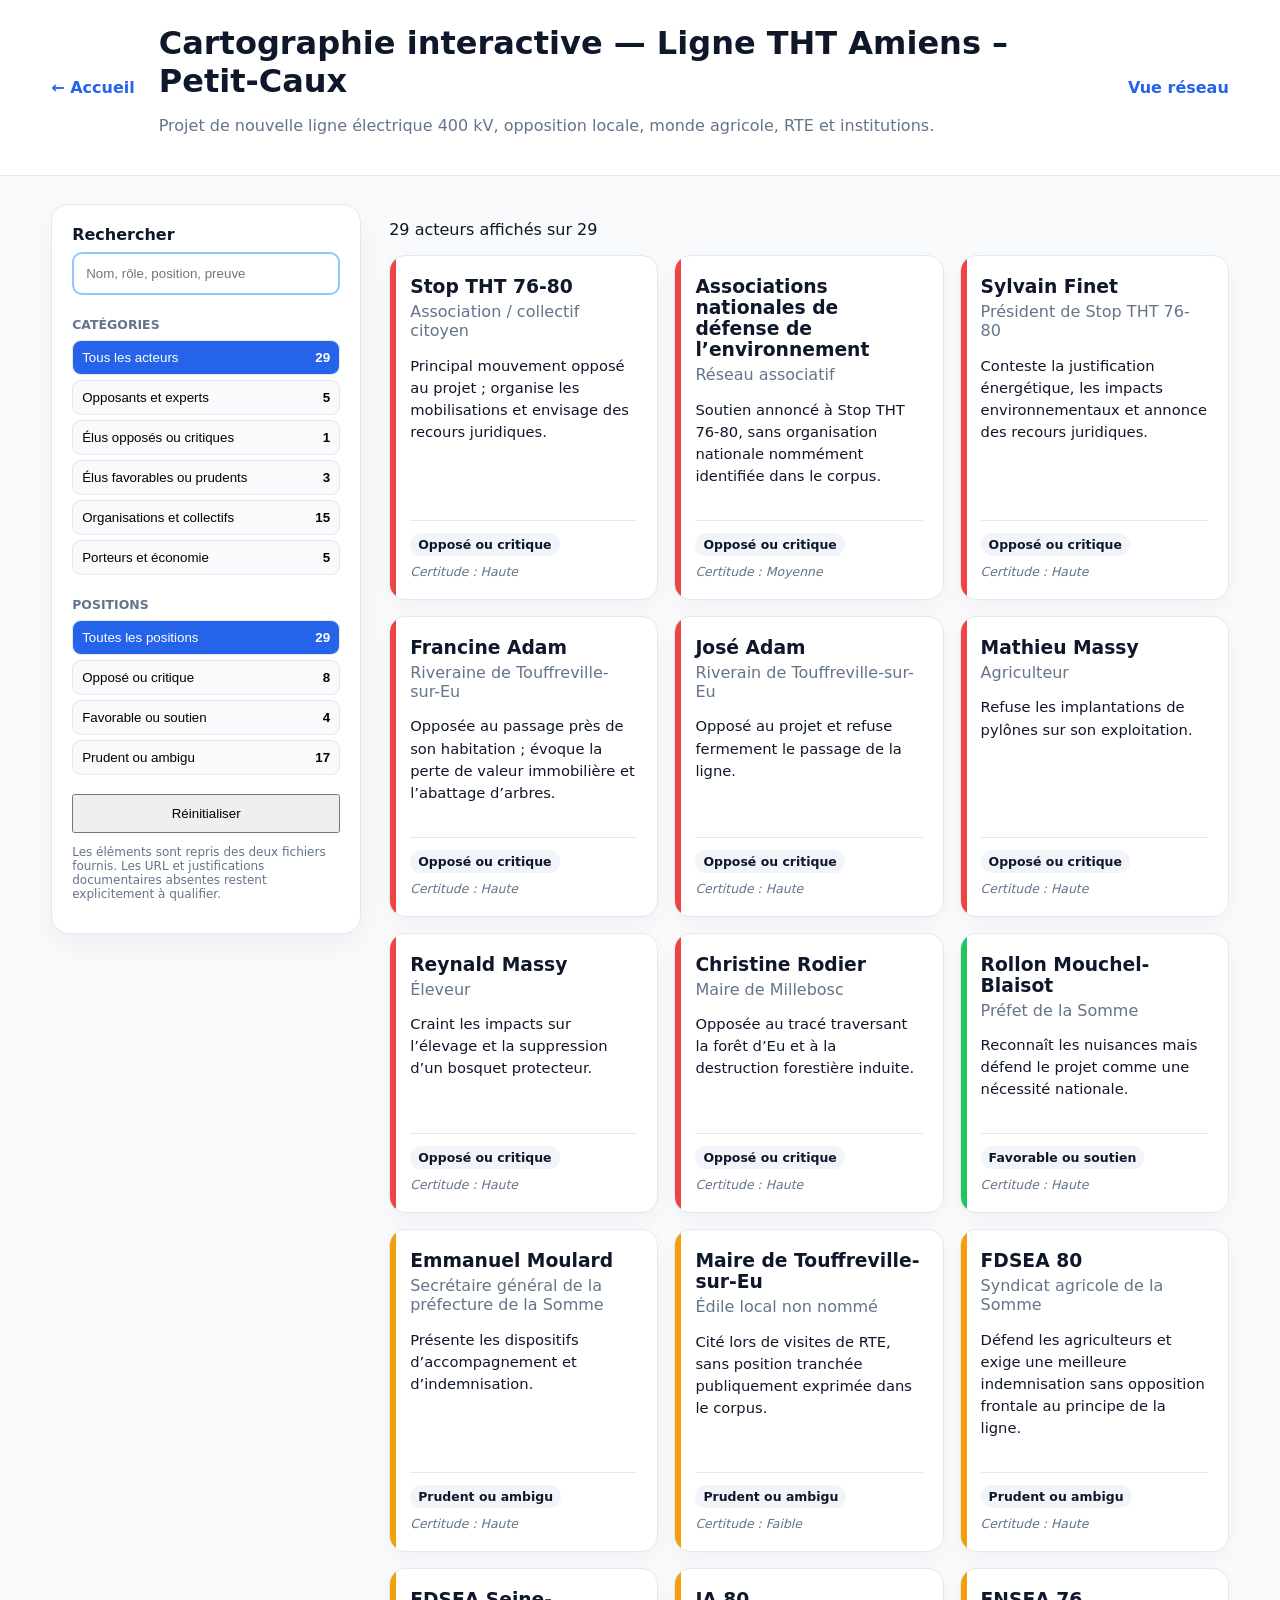
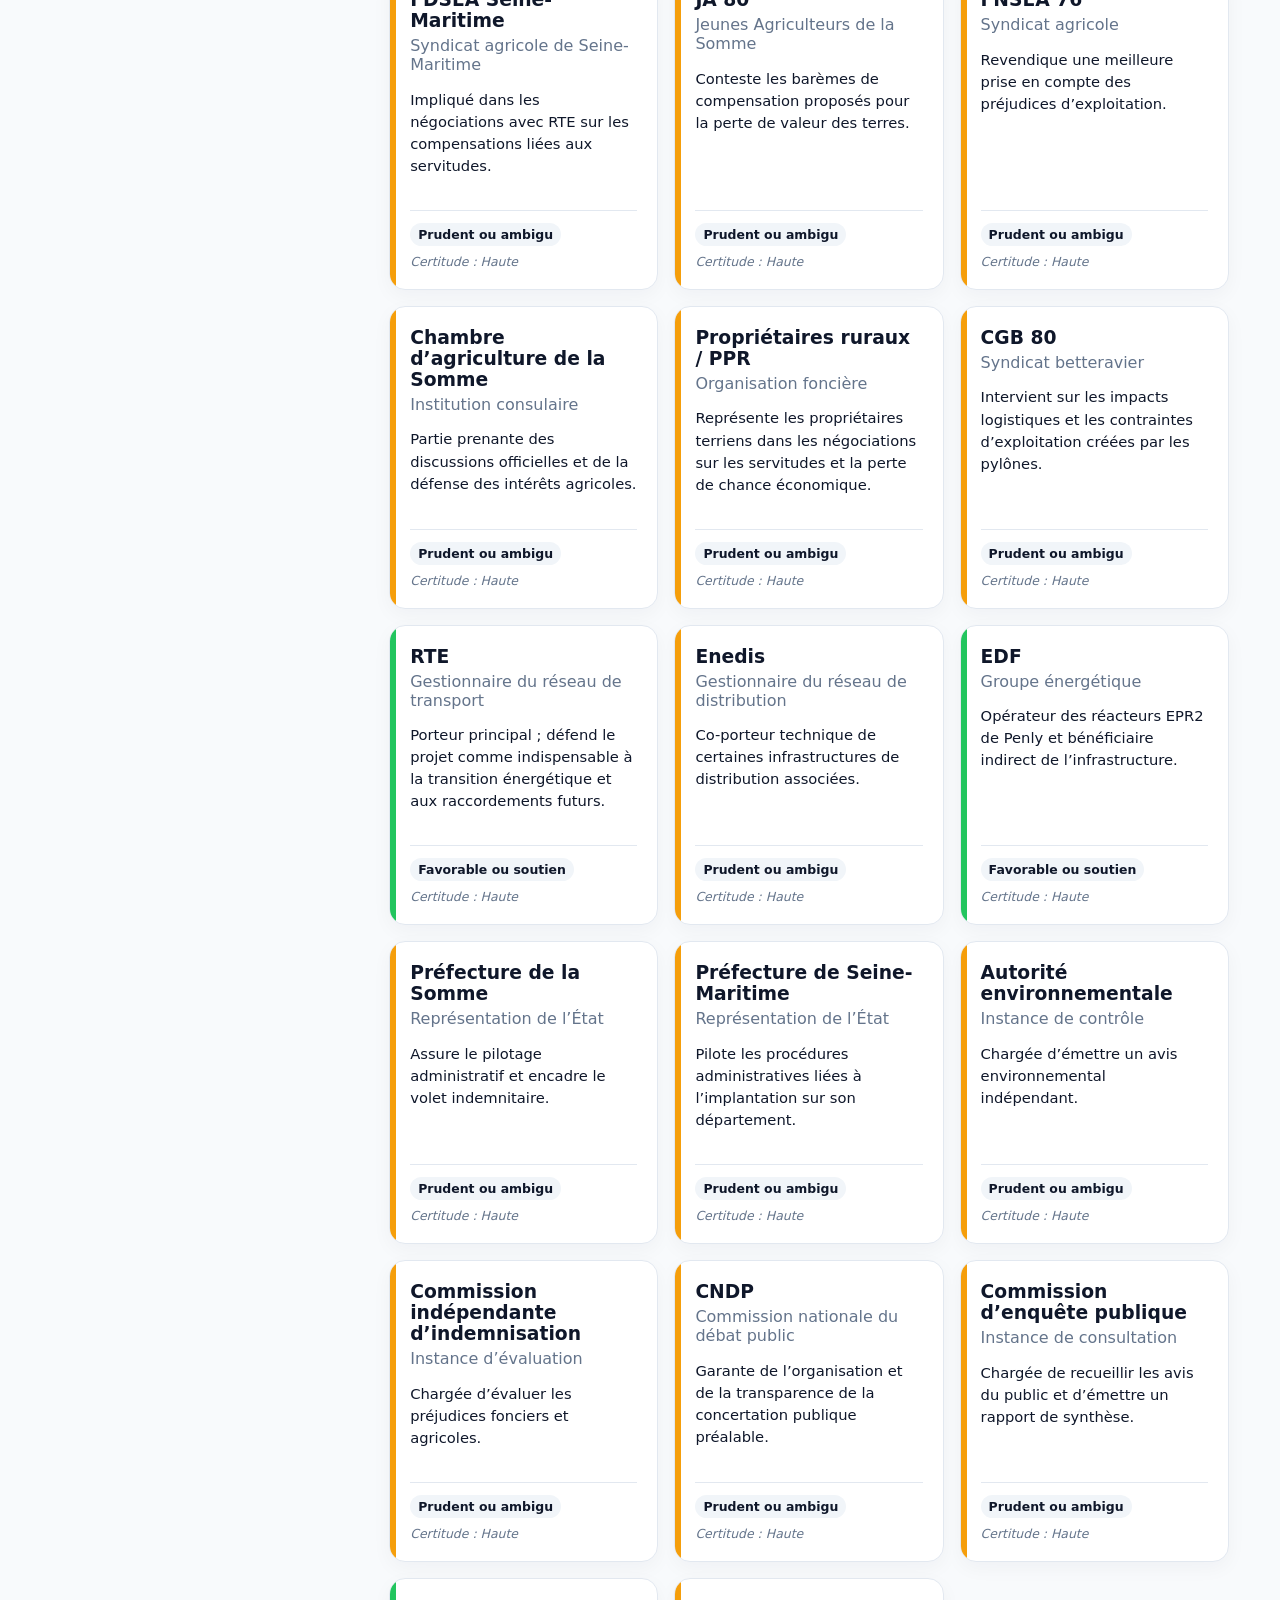
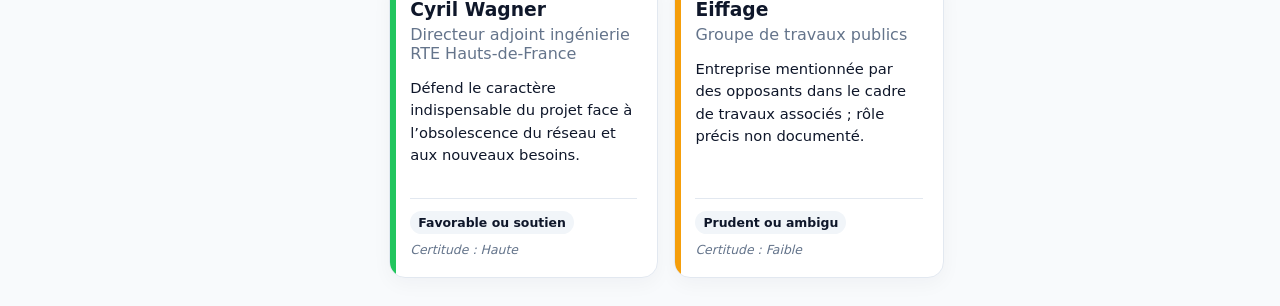
==== apps/cards/index.html @ 06af3224 "Add files via upload" ====
<!doctype html><html lang="fr"><head><meta charset="utf-8"><meta name="viewport" content="width=device-width,initial-scale=1"><title>Vue en cartes — Amiens – Petit-Caux</title><link rel="stylesheet" href="../../assets/css/cards.css"></head><body><header><a href="../../">← Accueil</a><div><h1 id="title"></h1><p id="subtitle"></p></div><a class="switch" href="../network/">Vue réseau</a></header><main class="layout"><aside><label>Rechercher<input id="search" type="search" placeholder="Nom, rôle, position, preuve"></label><section><h2>Catégories</h2><div id="categories"></div></section><section><h2>Positions</h2><div id="stances"></div></section><button id="reset">Réinitialiser</button><p class="data-notice" id="notice"></p></aside><section><p id="count"></p><div id="grid" class="grid"></div></section></main><dialog id="dialog"><button class="close" aria-label="Fermer">×</button><div id="detail"></div></dialog><script type="module" src="../../assets/js/cards.js"></script></body></html>
---- assets/css/cards.css ----
:root{--blue:#2563eb;--border:#e2e8f0}*{box-sizing:border-box}body{margin:0;font-family:Inter,system-ui,sans-serif;background:#f8fafc;color:#0f172a}header{display:flex;align-items:center;gap:24px;padding:24px 4vw;background:white;border-bottom:1px solid var(--border)}header div{flex:1}header h1{margin:0 0 6px}header p,.role,.muted{color:#64748b}.switch,header>a{color:var(--blue);font-weight:700;text-decoration:none}.layout{display:grid;grid-template-columns:310px 1fr;gap:28px;padding:28px 4vw}aside{position:sticky;top:18px;align-self:start;background:white;border:1px solid var(--border);border-radius:18px;padding:20px;box-shadow:0 10px 30px #0f172a0d}label{font-weight:800}input{width:100%;margin-top:8px;padding:12px;border:2px solid #93c5fd;border-radius:10px}aside h2{font-size:.78rem;text-transform:uppercase;color:#64748b;margin:22px 0 8px}.filter{width:100%;display:flex;justify-content:space-between;margin:5px 0;padding:9px;border:1px solid var(--border);background:#f8fafc;border-radius:9px;cursor:pointer}.filter.active{background:var(--blue);color:white}#reset{width:100%;padding:10px;margin-top:14px}.data-notice{font-size:.75rem;color:#64748b}.grid{display:grid;grid-template-columns:repeat(auto-fill,minmax(245px,1fr));gap:16px}.card{position:relative;display:flex;flex-direction:column;background:white;border:1px solid var(--border);border-radius:16px;padding:20px;min-height:260px;box-shadow:0 6px 20px #0f172a0a;cursor:pointer;overflow:hidden;transition:.2s}.card:before{content:"";position:absolute;inset:0 auto 0 0;width:6px;background:var(--stance)}.card:hover{transform:translateY(-3px);box-shadow:0 12px 30px #0f172a14}.card h3{margin:0 0 5px}.position{font-size:.92rem;line-height:1.5;flex:1}.footer{display:flex;flex-direction:column;align-items:flex-start;gap:8px;margin-top:18px;padding-top:12px;border-top:1px solid var(--border);font-size:.78rem}.badge{display:inline-flex;padding:4px 8px;border-radius:999px;background:#f1f5f9;font-weight:800}.footer span:last-child{color:#64748b;font-style:italic}dialog{width:min(760px,calc(100% - 28px));border:0;border-radius:20px;padding:28px;box-shadow:0 30px 80px #0f172a55}dialog::backdrop{background:#0f172a99}.close{float:right;border:0;background:#e2e8f0;border-radius:50%;width:34px;height:34px}.proof{padding:12px;margin:10px 0;background:#f8fafc;border-left:4px solid var(--blue);border-radius:8px}.relation{padding:12px;border:1px solid var(--border);border-radius:10px;margin:8px 0}.relation button{border:0;background:none;color:var(--blue);font-weight:800;cursor:pointer}@media(max-width:850px){.layout{grid-template-columns:1fr}aside{position:static}header{align-items:flex-start;flex-wrap:wrap}}
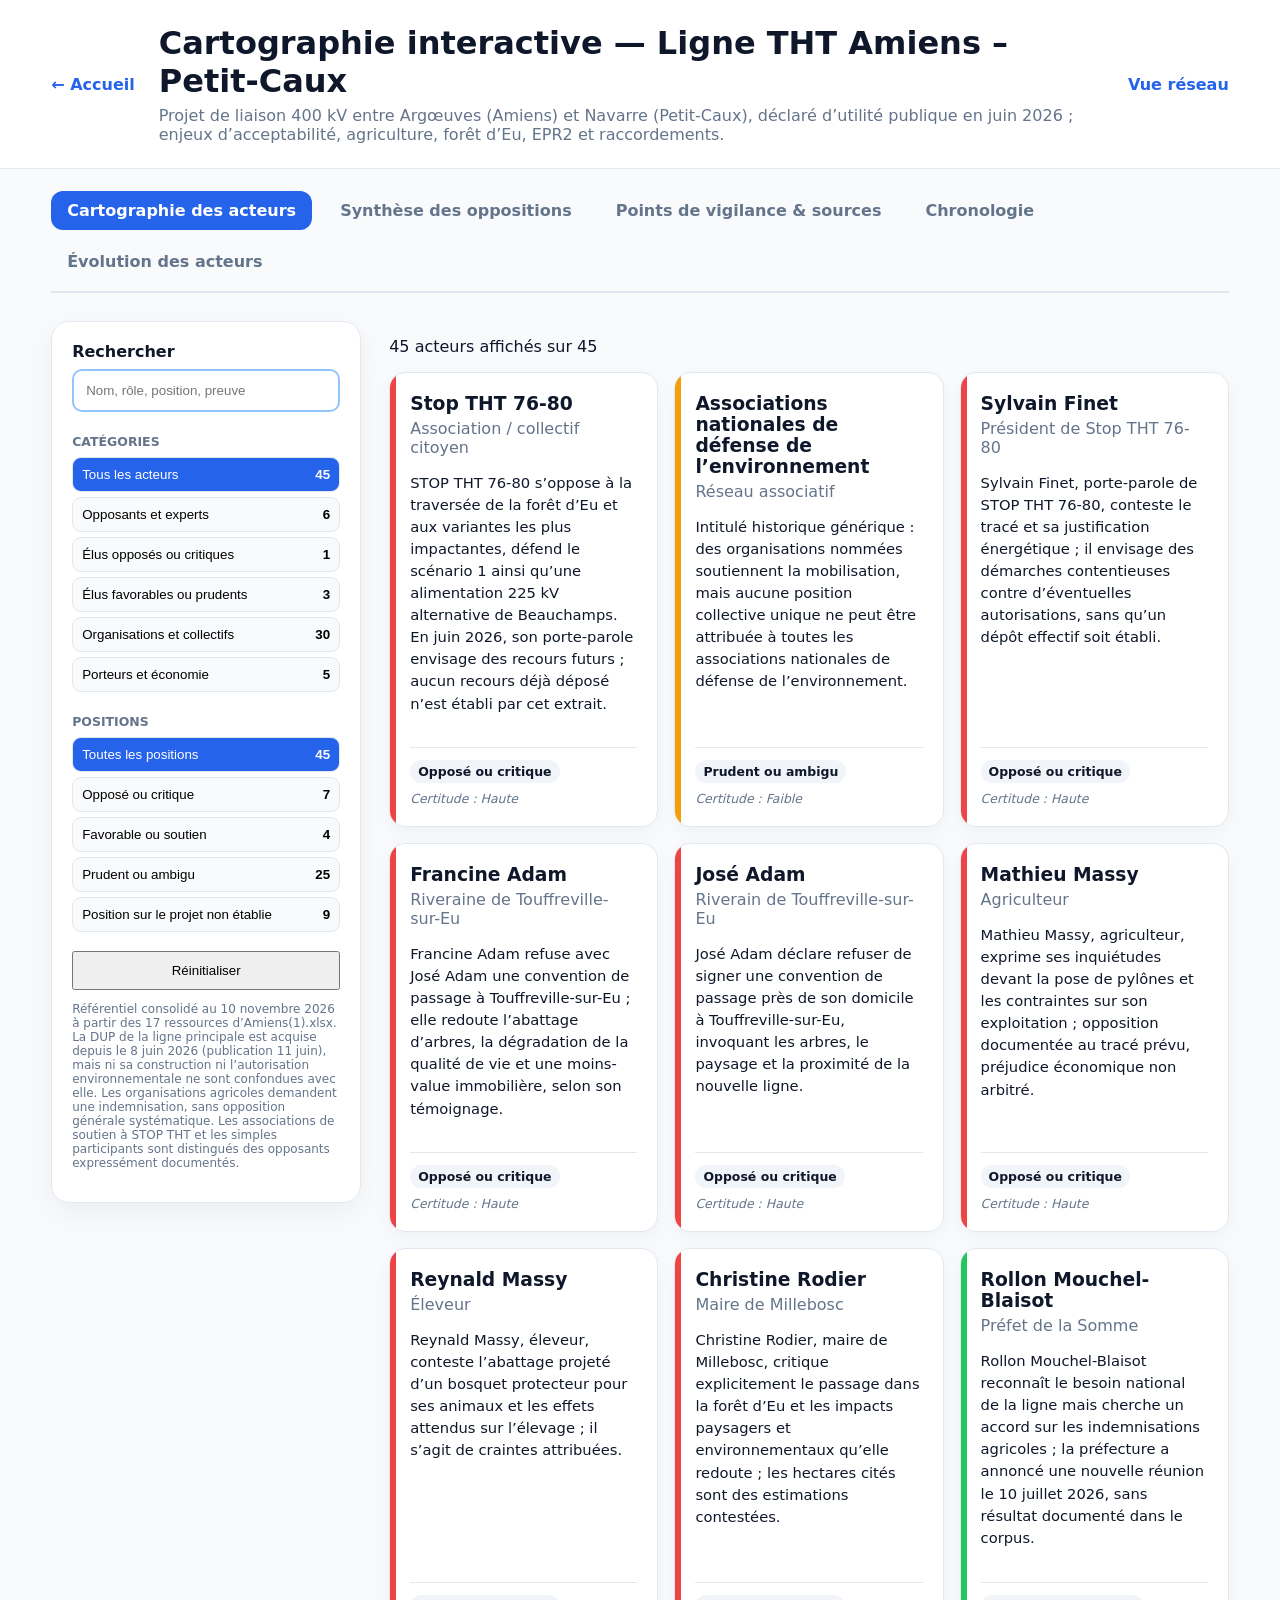
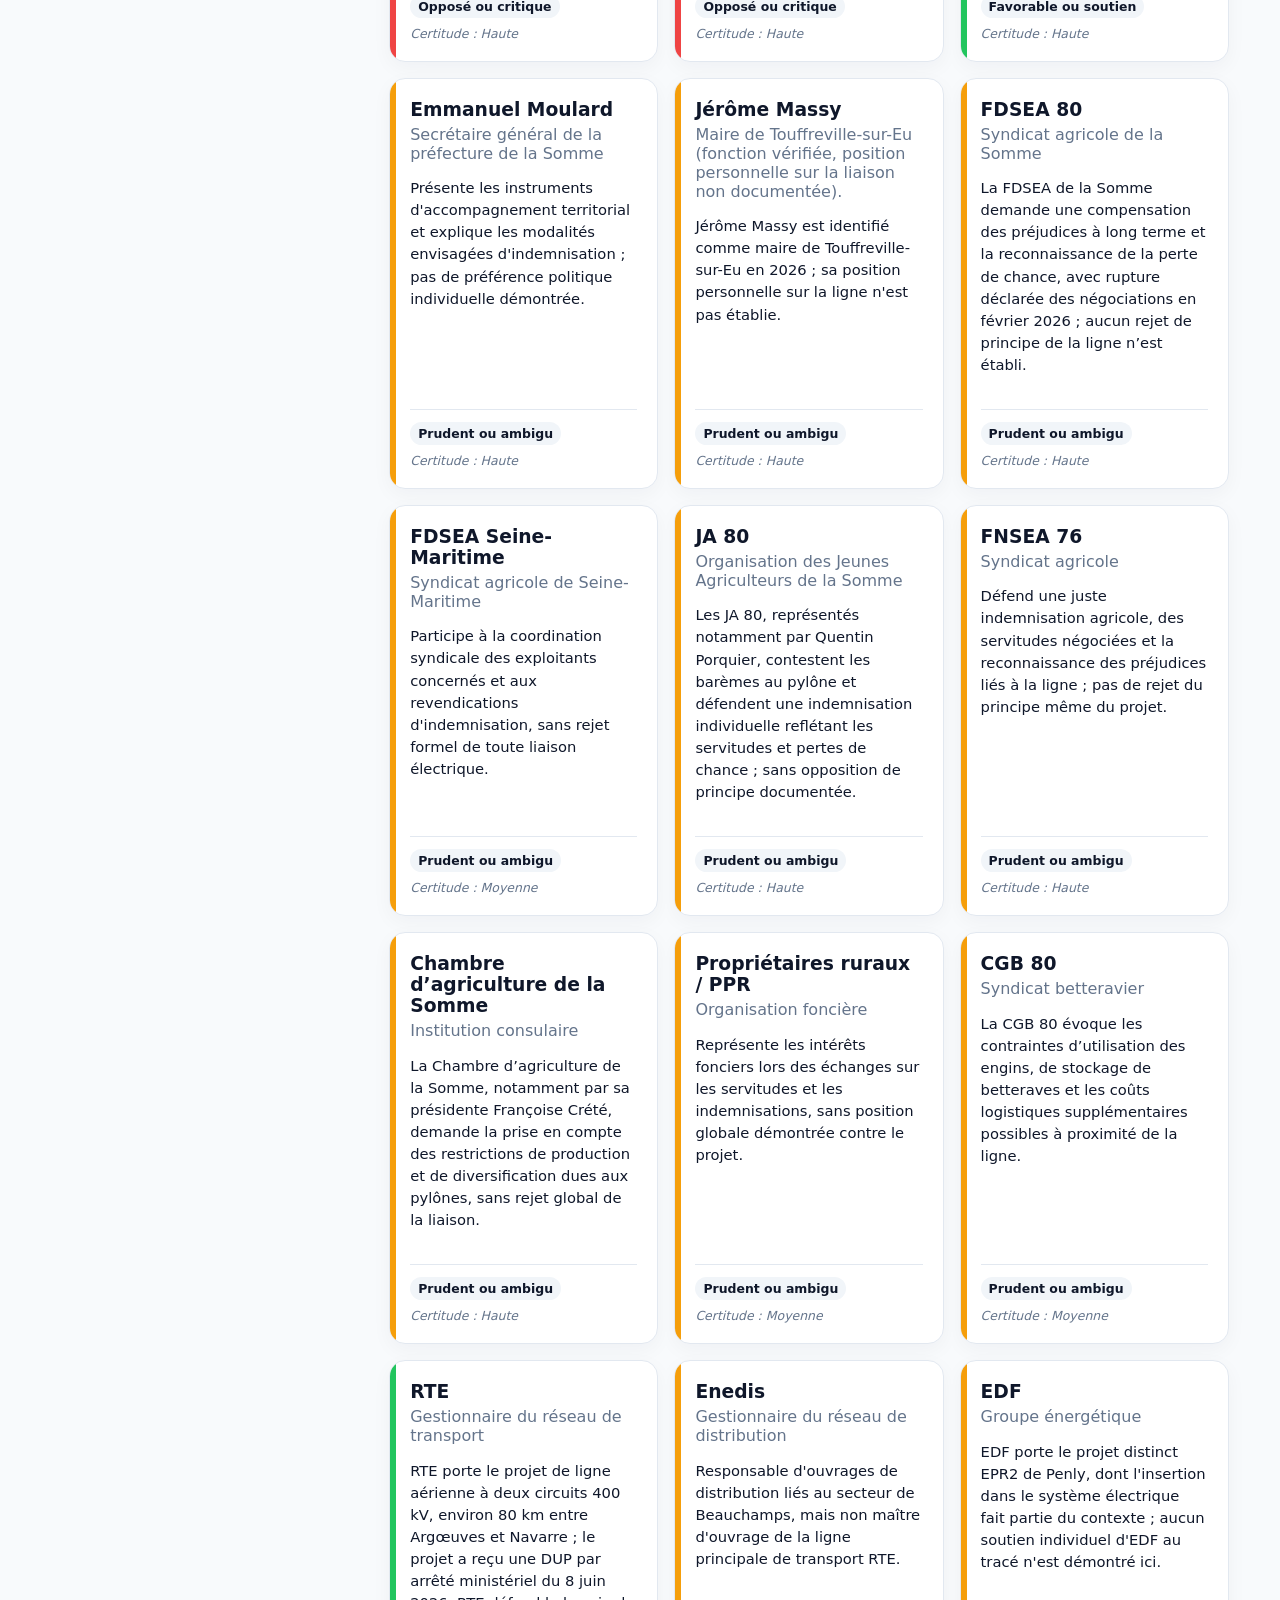
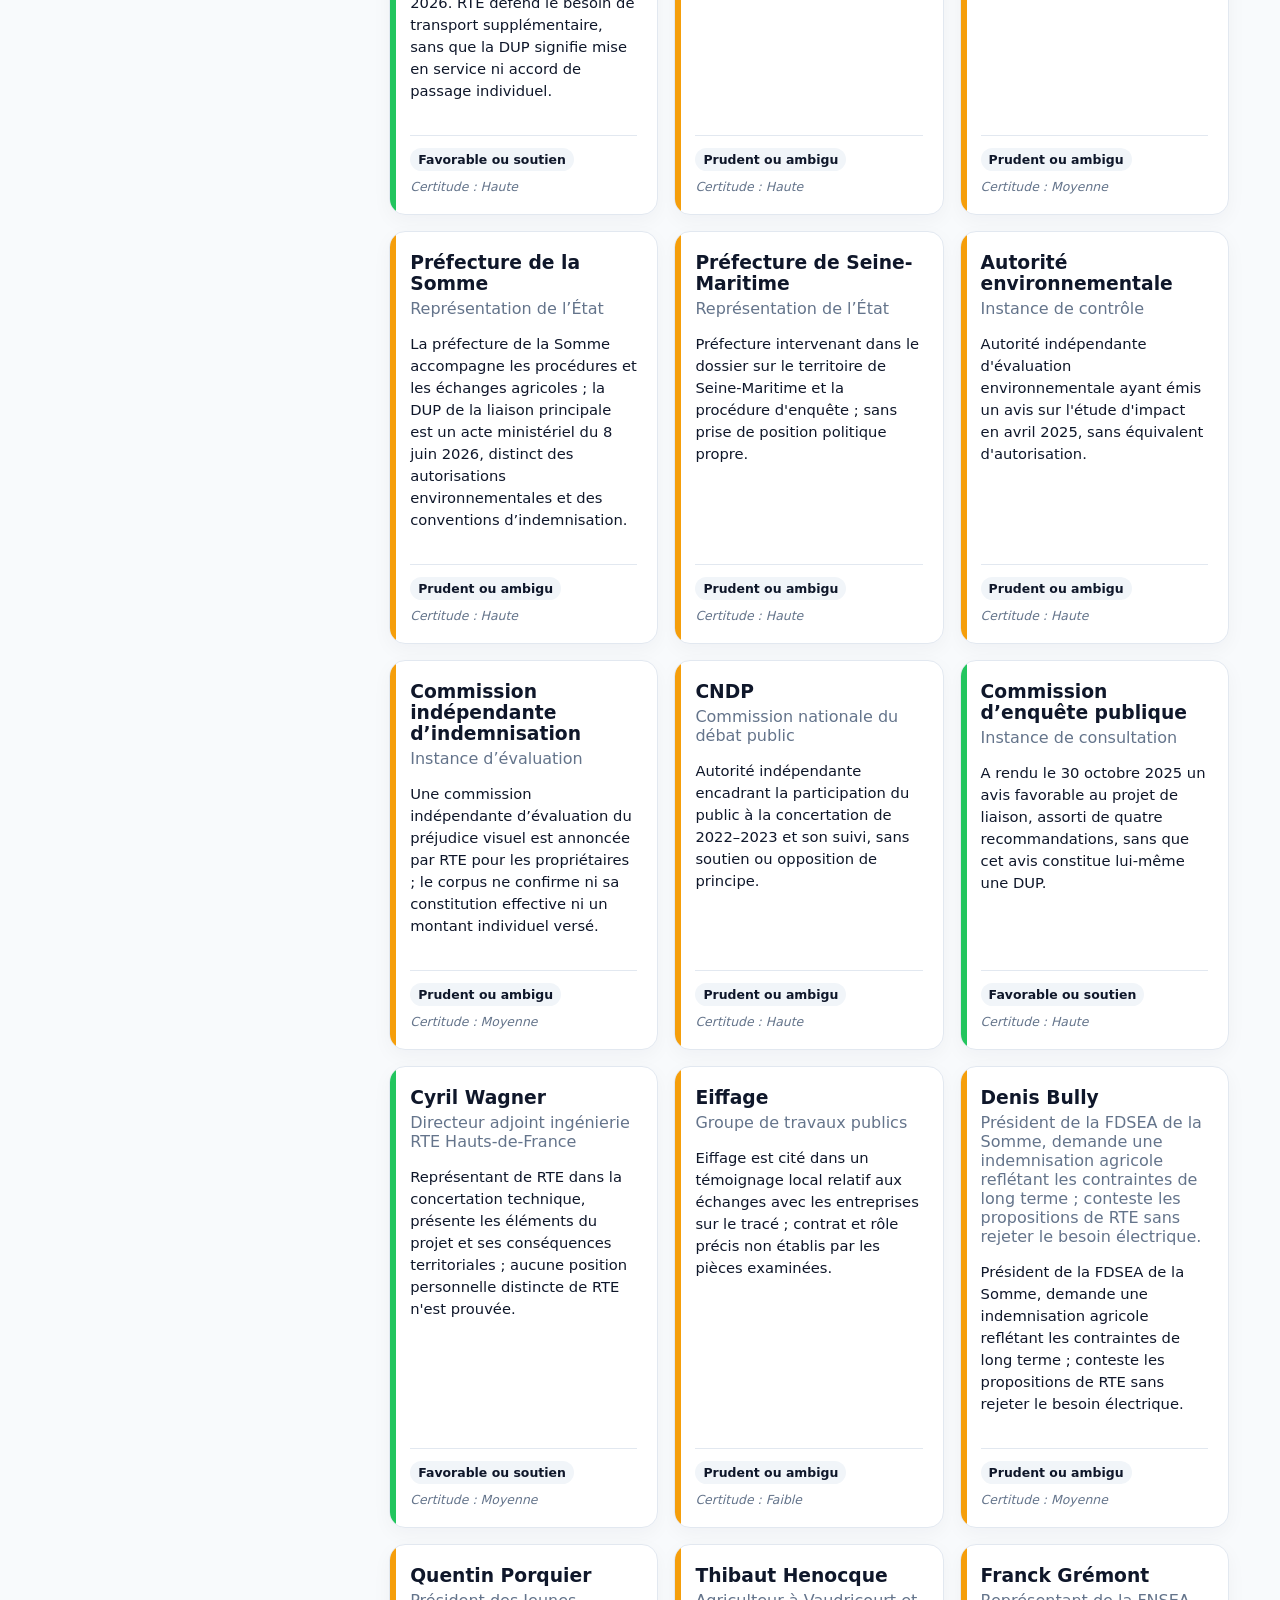
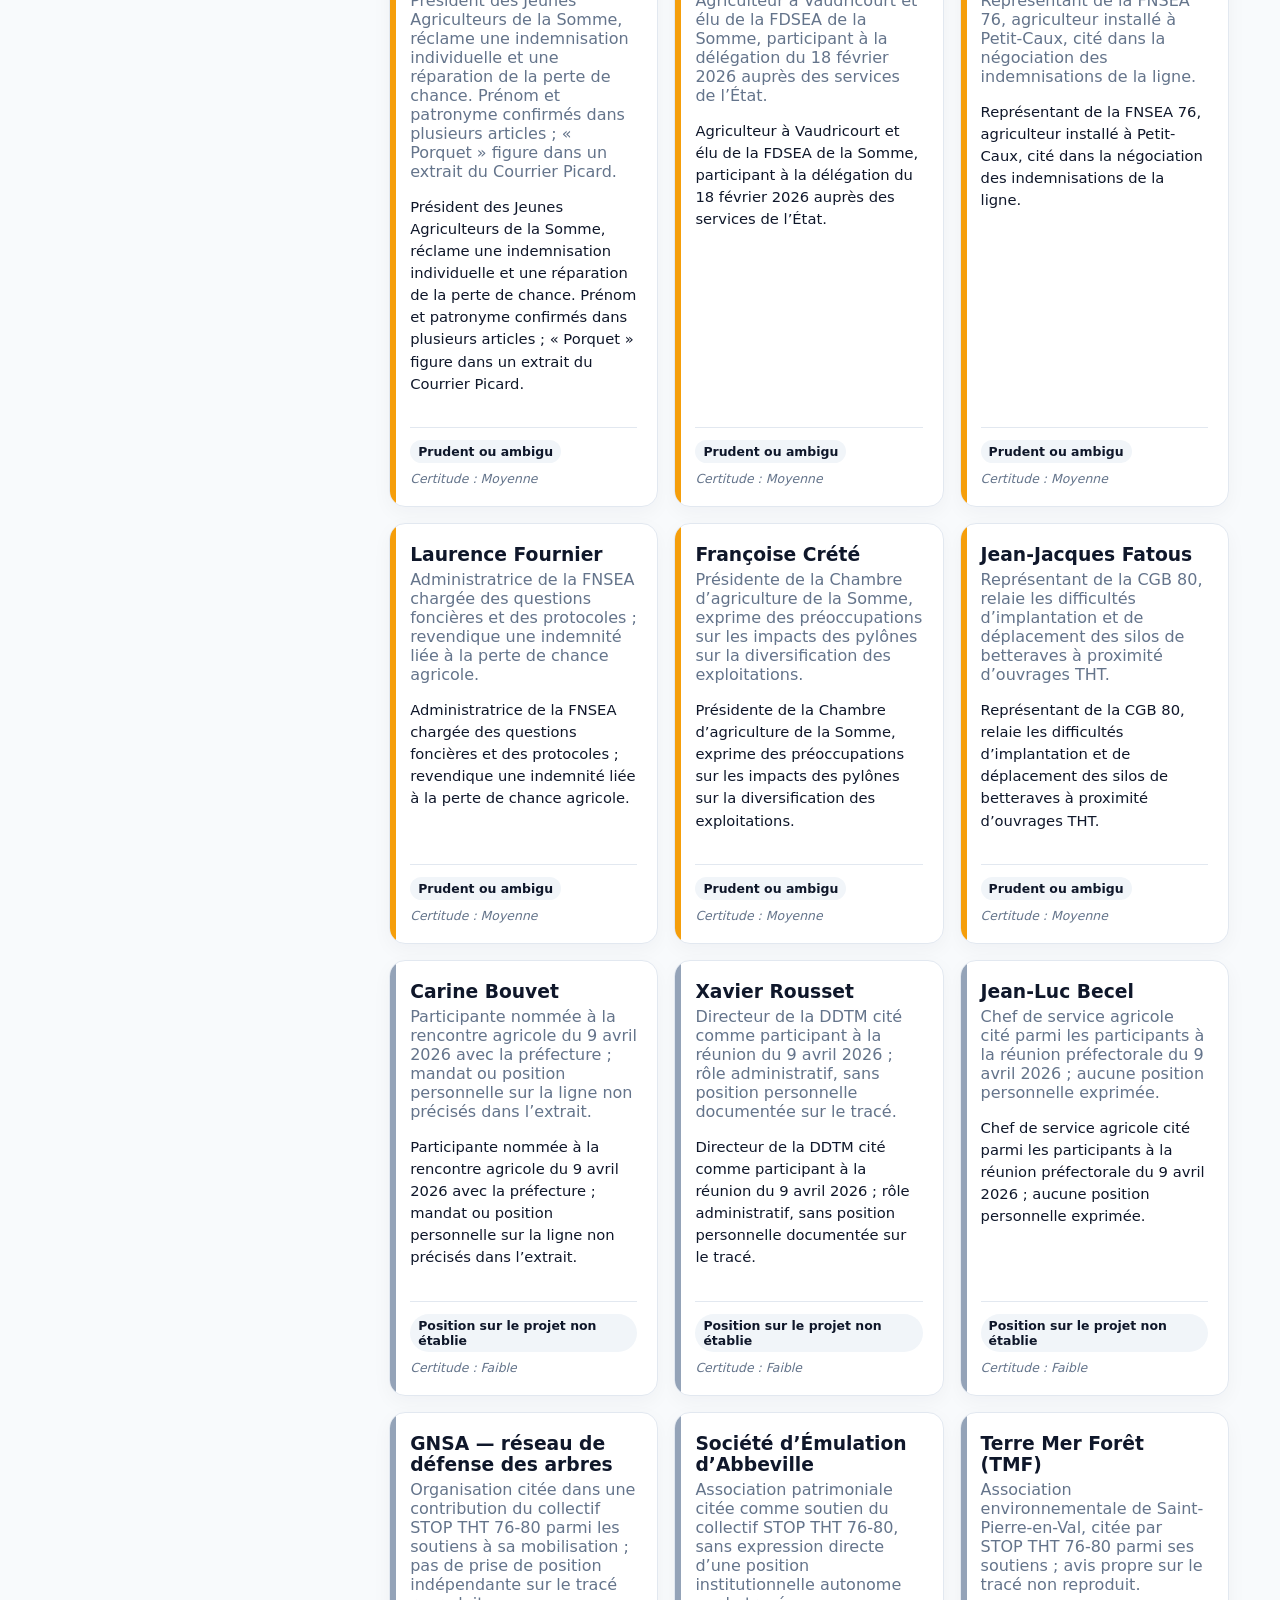
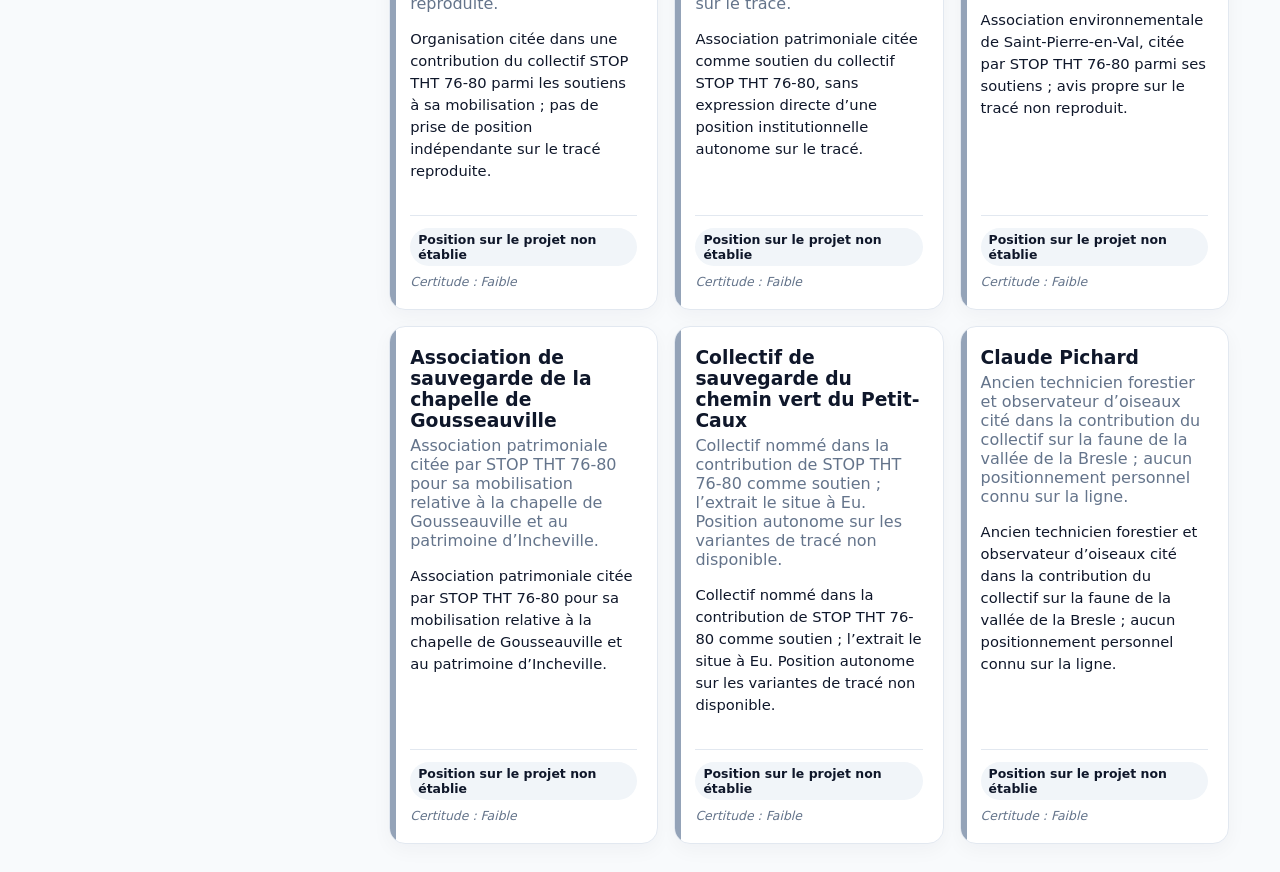
==== commit eae658f7: "Amiens Petit-Caux: add 5-tab cards UI and three-mode source-linked actor evolution" ====
--- a/apps/cards/index.html
+++ b/apps/cards/index.html
@@ -1 +1,9 @@
-<!doctype html><html lang="fr"><head><meta charset="utf-8"><meta name="viewport" content="width=device-width,initial-scale=1"><title>Vue en cartes — Amiens – Petit-Caux</title><link rel="stylesheet" href="../../assets/css/cards.css"></head><body><header><a href="../../">← Accueil</a><div><h1 id="title"></h1><p id="subtitle"></p></div><a class="switch" href="../network/">Vue réseau</a></header><main class="layout"><aside><label>Rechercher<input id="search" type="search" placeholder="Nom, rôle, position, preuve"></label><section><h2>Catégories</h2><div id="categories"></div></section><section><h2>Positions</h2><div id="stances"></div></section><button id="reset">Réinitialiser</button><p class="data-notice" id="notice"></p></aside><section><p id="count"></p><div id="grid" class="grid"></div></section></main><dialog id="dialog"><button class="close" aria-label="Fermer">×</button><div id="detail"></div></dialog><script type="module" src="../../assets/js/cards.js"></script></body></html>
+<!doctype html><html lang="fr"><head><meta charset="utf-8"><meta name="viewport" content="width=device-width,initial-scale=1"><title>Vue en cartes — Amiens – Petit-Caux</title><link rel="stylesheet" href="../../assets/css/cards.css?v=amiens-20261110"><link rel="stylesheet" href="../../assets/css/evolution.css?v=amiens-20261110"></head><body>
+<header><a href="../../">← Accueil</a><div><h1 id="title"></h1><p id="subtitle"></p></div><a class="switch" href="../network/">Vue réseau</a></header>
+<nav class="tabs" aria-label="Navigation de la cartographie"><button class="tab active" data-tab="carto" aria-selected="true">Cartographie des acteurs</button><button class="tab" data-tab="griefs" aria-selected="false">Synthèse des oppositions</button><button class="tab" data-tab="watch" aria-selected="false">Points de vigilance &amp; sources</button><button class="tab" data-tab="timeline" aria-selected="false">Chronologie</button><button class="tab" data-tab="evolution" aria-selected="false">Évolution des acteurs</button></nav>
+<section class="tab-pane active" id="tab-carto"><main class="layout"><aside><label>Rechercher<input id="search" type="search" placeholder="Nom, rôle, position, preuve"></label><section><h2>Catégories</h2><div id="categories"></div></section><section><h2>Positions</h2><div id="stances"></div></section><button id="reset">Réinitialiser</button><p class="data-notice" id="notice"></p></aside><section><p id="count"></p><div id="grid" class="grid"></div></section></main></section>
+<section class="tab-pane" id="tab-griefs"><main class="summary-wrap"><article id="opposition-intro" class="listCard"></article><div id="griefGrid" class="griefGrid"></div></main></section>
+<section class="tab-pane" id="tab-watch"><main class="summary-wrap"><article class="listCard"><h2>🔍 Points de vigilance majeurs</h2><ul id="vigilance"></ul></article><article class="listCard"><h2>📰 Médias et sources répertoriés</h2><ul id="sources"></ul></article></main></section>
+<section class="tab-pane" id="tab-timeline"><main class="summary-wrap"><div class="chrono-header"><h2>Chronologie — reconversion d’Ÿnsect à Amiens – Petit-Caux</h2><p>Faits, prises de position et échéances à confirmer, avec leurs sources.</p></div><div class="griefGrid" id="timelineGrid"></div><article class="listCard"><h2>Repères techniques et état d'avancement</h2><div id="factGrid" class="griefGrid"></div></article></main></section>
+<section class="tab-pane" id="tab-evolution"><main class="summary-wrap"><div id="evolution-root"></div></main></section>
+<dialog id="dialog"><button class="close" aria-label="Fermer">×</button><div id="detail"></div></dialog><script type="module" src="../../assets/js/cards.js?v=amiens-20261110"></script></body></html>
--- a/assets/css/cards.css
+++ b/assets/css/cards.css
@@ -1 +1,19 @@
-:root{--blue:#2563eb;--border:#e2e8f0}*{box-sizing:border-box}body{margin:0;font-family:Inter,system-ui,sans-serif;background:#f8fafc;color:#0f172a}header{display:flex;align-items:center;gap:24px;padding:24px 4vw;background:white;border-bottom:1px solid var(--border)}header div{flex:1}header h1{margin:0 0 6px}header p,.role,.muted{color:#64748b}.switch,header>a{color:var(--blue);font-weight:700;text-decoration:none}.layout{display:grid;grid-template-columns:310px 1fr;gap:28px;padding:28px 4vw}aside{position:sticky;top:18px;align-self:start;background:white;border:1px solid var(--border);border-radius:18px;padding:20px;box-shadow:0 10px 30px #0f172a0d}label{font-weight:800}input{width:100%;margin-top:8px;padding:12px;border:2px solid #93c5fd;border-radius:10px}aside h2{font-size:.78rem;text-transform:uppercase;color:#64748b;margin:22px 0 8px}.filter{width:100%;display:flex;justify-content:space-between;margin:5px 0;padding:9px;border:1px solid var(--border);background:#f8fafc;border-radius:9px;cursor:pointer}.filter.active{background:var(--blue);color:white}#reset{width:100%;padding:10px;margin-top:14px}.data-notice{font-size:.75rem;color:#64748b}.grid{display:grid;grid-template-columns:repeat(auto-fill,minmax(245px,1fr));gap:16px}.card{position:relative;display:flex;flex-direction:column;background:white;border:1px solid var(--border);border-radius:16px;padding:20px;min-height:260px;box-shadow:0 6px 20px #0f172a0a;cursor:pointer;overflow:hidden;transition:.2s}.card:before{content:"";position:absolute;inset:0 auto 0 0;width:6px;background:var(--stance)}.card:hover{transform:translateY(-3px);box-shadow:0 12px 30px #0f172a14}.card h3{margin:0 0 5px}.position{font-size:.92rem;line-height:1.5;flex:1}.footer{display:flex;flex-direction:column;align-items:flex-start;gap:8px;margin-top:18px;padding-top:12px;border-top:1px solid var(--border);font-size:.78rem}.badge{display:inline-flex;padding:4px 8px;border-radius:999px;background:#f1f5f9;font-weight:800}.footer span:last-child{color:#64748b;font-style:italic}dialog{width:min(760px,calc(100% - 28px));border:0;border-radius:20px;padding:28px;box-shadow:0 30px 80px #0f172a55}dialog::backdrop{background:#0f172a99}.close{float:right;border:0;background:#e2e8f0;border-radius:50%;width:34px;height:34px}.proof{padding:12px;margin:10px 0;background:#f8fafc;border-left:4px solid var(--blue);border-radius:8px}.relation{padding:12px;border:1px solid var(--border);border-radius:10px;margin:8px 0}.relation button{border:0;background:none;color:var(--blue);font-weight:800;cursor:pointer}@media(max-width:850px){.layout{grid-template-columns:1fr}aside{position:static}header{align-items:flex-start;flex-wrap:wrap}}
+:root{--blue:#2563eb;--border:#e2e8f0}*{box-sizing:border-box}body{margin:0;font-family:Inter,system-ui,sans-serif;background:#f8fafc;color:#0f172a}header{display:flex;align-items:center;gap:24px;padding:24px 4vw;background:white;border-bottom:1px solid var(--border)}header div{flex:1}header h1{margin:0 0 6px}header p{margin:0;color:#64748b}.switch,header>a{color:var(--blue);font-weight:700;text-decoration:none}.layout{display:grid;grid-template-columns:310px 1fr;gap:28px;padding:28px 4vw}aside{position:sticky;top:18px;align-self:start;background:white;border:1px solid var(--border);border-radius:18px;padding:20px;box-shadow:0 10px 30px #0f172a0d}label{font-weight:800}input{width:100%;margin-top:8px;padding:12px;border:2px solid #93c5fd;border-radius:10px}aside h2{font-size:.78rem;text-transform:uppercase;color:#64748b;margin:22px 0 8px}.filter{width:100%;display:flex;justify-content:space-between;margin:5px 0;padding:9px;border:1px solid var(--border);background:#f8fafc;border-radius:9px;cursor:pointer}.filter.active{background:var(--blue);color:white}#reset{width:100%;padding:10px;margin-top:14px}.data-notice{font-size:.75rem;color:#64748b}.grid{display:grid;grid-template-columns:repeat(auto-fill,minmax(245px,1fr));gap:16px}.card{position:relative;display:flex;flex-direction:column;background:white;border:1px solid var(--border);border-radius:16px;padding:20px;min-height:260px;box-shadow:0 6px 20px #0f172a0a;cursor:pointer;overflow:hidden;transition:transform .2s,box-shadow .2s}.card:before{content:"";position:absolute;inset:0 auto 0 0;width:6px;background:var(--stance)}.card:hover{transform:translateY(-3px);box-shadow:0 12px 30px #0f172a14}.card h3{margin:0 0 5px}.role,.muted{color:#64748b}.position{font-size:.92rem;line-height:1.5;flex:1}.footer{display:flex;flex-direction:column;align-items:flex-start;gap:8px;margin-top:18px;padding-top:12px;border-top:1px solid var(--border);font-size:.78rem}.badge{display:inline-flex;padding:4px 8px;border-radius:999px;background:#f1f5f9;font-weight:800}.footer span:last-child{display:block;color:#64748b;font-style:italic}dialog{width:min(760px,calc(100% - 28px));border:0;border-radius:20px;padding:28px;box-shadow:0 30px 80px #0f172a55}dialog::backdrop{background:#0f172a99}.close{float:right;border:0;background:#e2e8f0;border-radius:50%;width:34px;height:34px}.proof{padding:12px;margin:10px 0;background:#f8fafc;border-left:4px solid var(--blue);border-radius:8px}.relation{padding:12px;border:1px solid var(--border);border-radius:10px;margin:8px 0}.relation button{border:0;background:none;color:var(--blue);font-weight:800;cursor:pointer}@media(max-width:850px){.layout{grid-template-columns:1fr}aside{position:static}header{align-items:flex-start;flex-wrap:wrap}}
+/* Extension strictement limitée aux deux onglets de synthèse. */
+.tabs{display:flex;gap:12px;flex-wrap:wrap;margin:22px 4vw 0;padding-bottom:10px;border-bottom:2px solid var(--border)}
+.tab{font:inherit;font-weight:650;border:0;border-radius:12px;background:transparent;color:#64748b;padding:10px 16px;cursor:pointer}
+.tab:hover{background:#e2e8f0;color:#0f172a}.tab.active{background:#2563eb;color:white}.tab-pane{display:none}.tab-pane.active{display:block}
+.summary-wrap{padding:28px 4vw;max-width:1560px;margin:auto}.griefGrid{display:grid;grid-template-columns:repeat(auto-fill,minmax(365px,1fr));gap:20px}
+.griefCard,.listCard{border:1px solid var(--border);border-radius:16px;padding:24px;background:white;box-shadow:0 6px 20px #0f172a0a;line-height:1.55}.griefCard h2,.listCard h2{font-size:1.15rem;margin:0 0 12px}.griefCard p{margin:0}.listCard{margin-bottom:20px}.listCard li{margin-bottom:12px}
+@media(max-width:700px){.griefGrid{grid-template-columns:1fr}.tabs{gap:6px}.tab{flex:1 1 100%;text-align:left}}
+/* Adaptations légères aux preuves documentaires et à la chronologie, sans changement de charte. */
+.proof a,.griefCard a,.listCard a{color:var(--blue);text-decoration:underline;text-underline-offset:2px}.proof p{line-height:1.55;margin:8px 0}.proof-kind{font-size:.72rem;font-weight:800;color:#64748b}.proof-foot{display:flex;justify-content:space-between;gap:8px;flex-wrap:wrap;font-size:.8rem}.proof small{display:block;font-size:.75rem;color:#64748b;margin-top:6px}.source-citations{font-size:.77rem;margin-top:13px;padding-top:8px;border-top:1px solid var(--border)}#factGrid{margin-top:13px}#tab-timeline .listCard{margin-top:22px}.chrono-date{font-size:.78rem;font-weight:800;color:#2563eb;letter-spacing:.04em}.chrono-forecast .chrono-date{color:#b45309}
+
+/* Poulainville — synthèse sourcée, chronologie et preuve dépliable */
+#opposition-intro{margin-bottom:20px}
+.synth-qualification{font-size:.88rem;color:#475569;line-height:1.45;margin-top:12px!important}
+.synth-proofs{margin-top:12px;border:1px solid #cbd5e1;border-radius:10px;padding:10px 12px}
+.synth-proofs summary{cursor:pointer;font-weight:700;font-size:.85rem;color:#334155}
+.synth-proof{padding:10px 0;border-top:1px solid #e2e8f0;margin-top:8px;font-size:.86rem;color:#475569}
+.synth-proof p{margin:0 0 8px}.synth-proof a{color:#2563eb;text-decoration:underline}
+.chrono-header{margin-bottom:18px}.chrono-header h2{font-size:1.5rem;margin:0 0 5px}.chrono-header p{color:#64748b;margin:0}
--- a/assets/css/evolution.css
+++ b/assets/css/evolution.css
@@ -0,0 +1,65 @@
+/* Styles isolés de l'onglet Évolution */
+.evolution-app { display: grid; gap: 22px; }
+.evolution-top { display: flex; align-items: center; justify-content: space-between; gap: 20px; flex-wrap: wrap; }
+.evolution-top h2 { margin: 0 0 4px; font-size: 1.55rem; }
+.evolution-top p { margin: 0; color: var(--muted, #64748b); }
+.evolution-modes { display: flex; gap: 5px; padding: 5px; border-radius: 12px; background: #e2e8f0; }
+.evolution-modes button { border: 0; padding: 10px 16px; border-radius: 9px; cursor: pointer; background: transparent; color: #475569; font-weight: 700; }
+.evolution-modes button.is-active { background: #fff; color: #1d4ed8; box-shadow: 0 2px 5px #0f172a16; }
+.evolution-metrics { display: grid; grid-template-columns: repeat(3, minmax(0, 1fr)); gap: 12px; }
+.evolution-metric, .evolution-panel { background: #fff; border: 1px solid var(--border, #e2e8f0); border-radius: 12px; box-shadow: var(--shadow, 0 3px 8px #0f172a0a); }
+.evolution-metric { padding: 18px; display: grid; gap: 5px; }
+.evolution-metric span { font-size: .85rem; color: var(--muted, #64748b); }
+.evolution-metric strong { font-size: 2rem; font-variant-numeric: tabular-nums; }
+.evolution-panel { padding: 24px; min-width: 0; }
+.evolution-section-title { display: flex; justify-content: space-between; align-items: center; gap: 18px; flex-wrap: wrap; margin-bottom: 18px; }
+.evolution-section-title h3 { margin: 0; font-size: 1.1rem; }
+.evolution-section-title label { display: flex; align-items: center; gap: 8px; color: #475569; font-size: .85rem; font-weight: 600; }
+.evolution-section-title select, .evolution-section-title input { padding: 9px 12px; border: 1px solid #cbd5e1; border-radius: 9px; background: #fff; color: #0f172a; font: inherit; min-width: 160px; }
+.evolution-chart { width: 100%; overflow-x: auto; }
+.evolution-chart svg { display: block; height: auto; max-height: 400px; }
+.evolution-legend { display: flex; flex-wrap: wrap; gap: 9px; margin-top: 16px; }
+.evolution-legend-button { display: inline-flex; align-items: center; gap: 7px; border: 1px solid #cbd5e1; border-radius: 999px; padding: 6px 10px; background: #fff; color: #64748b; font-size: .82rem; cursor: pointer; opacity: .5; }
+.evolution-legend-button.is-on { opacity: 1; color: #0f172a; }
+.evolution-swatch { display: inline-block; flex-shrink: 0; width: 12px; height: 12px; border-radius: 3px; }
+.evolution-hint { font-size: .83rem; color: var(--muted, #64748b); }
+.evolution-roster { display: grid; gap: 9px; }
+.evolution-person { display: flex; align-items: flex-start; gap: 12px; padding: 12px; border-radius: 9px; border: 1px solid #e2e8f0; }
+.evolution-person .evolution-swatch { margin-top: 5px; }
+.evolution-person strong { display: block; font-size: .92rem; }
+.evolution-person small { display: block; color: #64748b; margin-top: 3px; line-height: 1.45; }
+.evolution-warning { color: #92400e; font-size: .85rem; }
+.evolution-empty h2 { margin-top: 0; }
+@media (max-width: 650px) {
+  .evolution-metrics { grid-template-columns: 1fr; }
+  .evolution-panel { padding: 15px; } 
+  .evolution-section-title { align-items: stretch; flex-direction: column; }
+  .evolution-section-title input { width: 100%; }
+}
+
+/* Ajustements Bosquel : isolation des contrôles du graphique et traçabilité. */
+#tab-evolution .evolution-wrap{max-width:1400px}
+#tab-evolution .evolution-method{font-size:.82rem;line-height:1.45;margin-top:8px;max-width:880px;color:#64748b}
+#tab-evolution .evolution-sources a{color:#1d4ed8;text-decoration:underline;text-underline-offset:2px}
+#tab-evolution .evolution-person>div{min-width:0}
+#tab-evolution .evolution-section-title input{width:auto;margin-top:0;border:1px solid #cbd5e1}
+#tab-evolution .evolution-section-title select{margin-top:0;width:auto}
+#tab-evolution .evolution-person small{overflow-wrap:anywhere}
+
+/* Escaudain — classification des positions et filtres de périmètre. */
+#tab-evolution .evolution-scope{display:flex;gap:5px;background:#e2e8f0;padding:5px;border-radius:12px;flex-wrap:wrap}
+#tab-evolution .evolution-scope button{border:0;background:transparent;border-radius:9px;cursor:pointer;padding:10px 13px;font-weight:700;color:#475569}
+#tab-evolution .evolution-scope button.is-active{background:#fff;color:#1d4ed8;box-shadow:0 2px 5px #0f172a16}
+#tab-evolution .evolution-top{align-items:flex-start}
+#tab-evolution .evolution-method{max-width:920px;line-height:1.5;margin-top:9px;font-size:.86rem}
+#tab-evolution .evolution-sources a{color:#1d4ed8;text-decoration:underline;text-underline-offset:2px}
+#tab-evolution .evolution-person small{overflow-wrap:anywhere}
+#tab-evolution .evolution-section-title input,#tab-evolution .evolution-section-title select{width:auto;margin-top:0}
+@media (max-width:900px){#tab-evolution .evolution-scope,#tab-evolution .evolution-modes{width:100%;justify-content:flex-start;flex-wrap:wrap}}
+
+#tab-evolution .evolution-app{max-width:1420px;margin:auto}
+#tab-evolution .evolution-method{max-width:950px;line-height:1.5;font-size:.84rem;margin-top:8px}
+#tab-evolution .evolution-modes,#tab-evolution .evolution-scope{flex-wrap:wrap}
+#tab-evolution .evolution-sources a{color:#2563eb;text-decoration:underline}
+#tab-evolution .evolution-person small{overflow-wrap:anywhere}
+@media(max-width:850px){#tab-evolution .evolution-modes{width:100%}}
